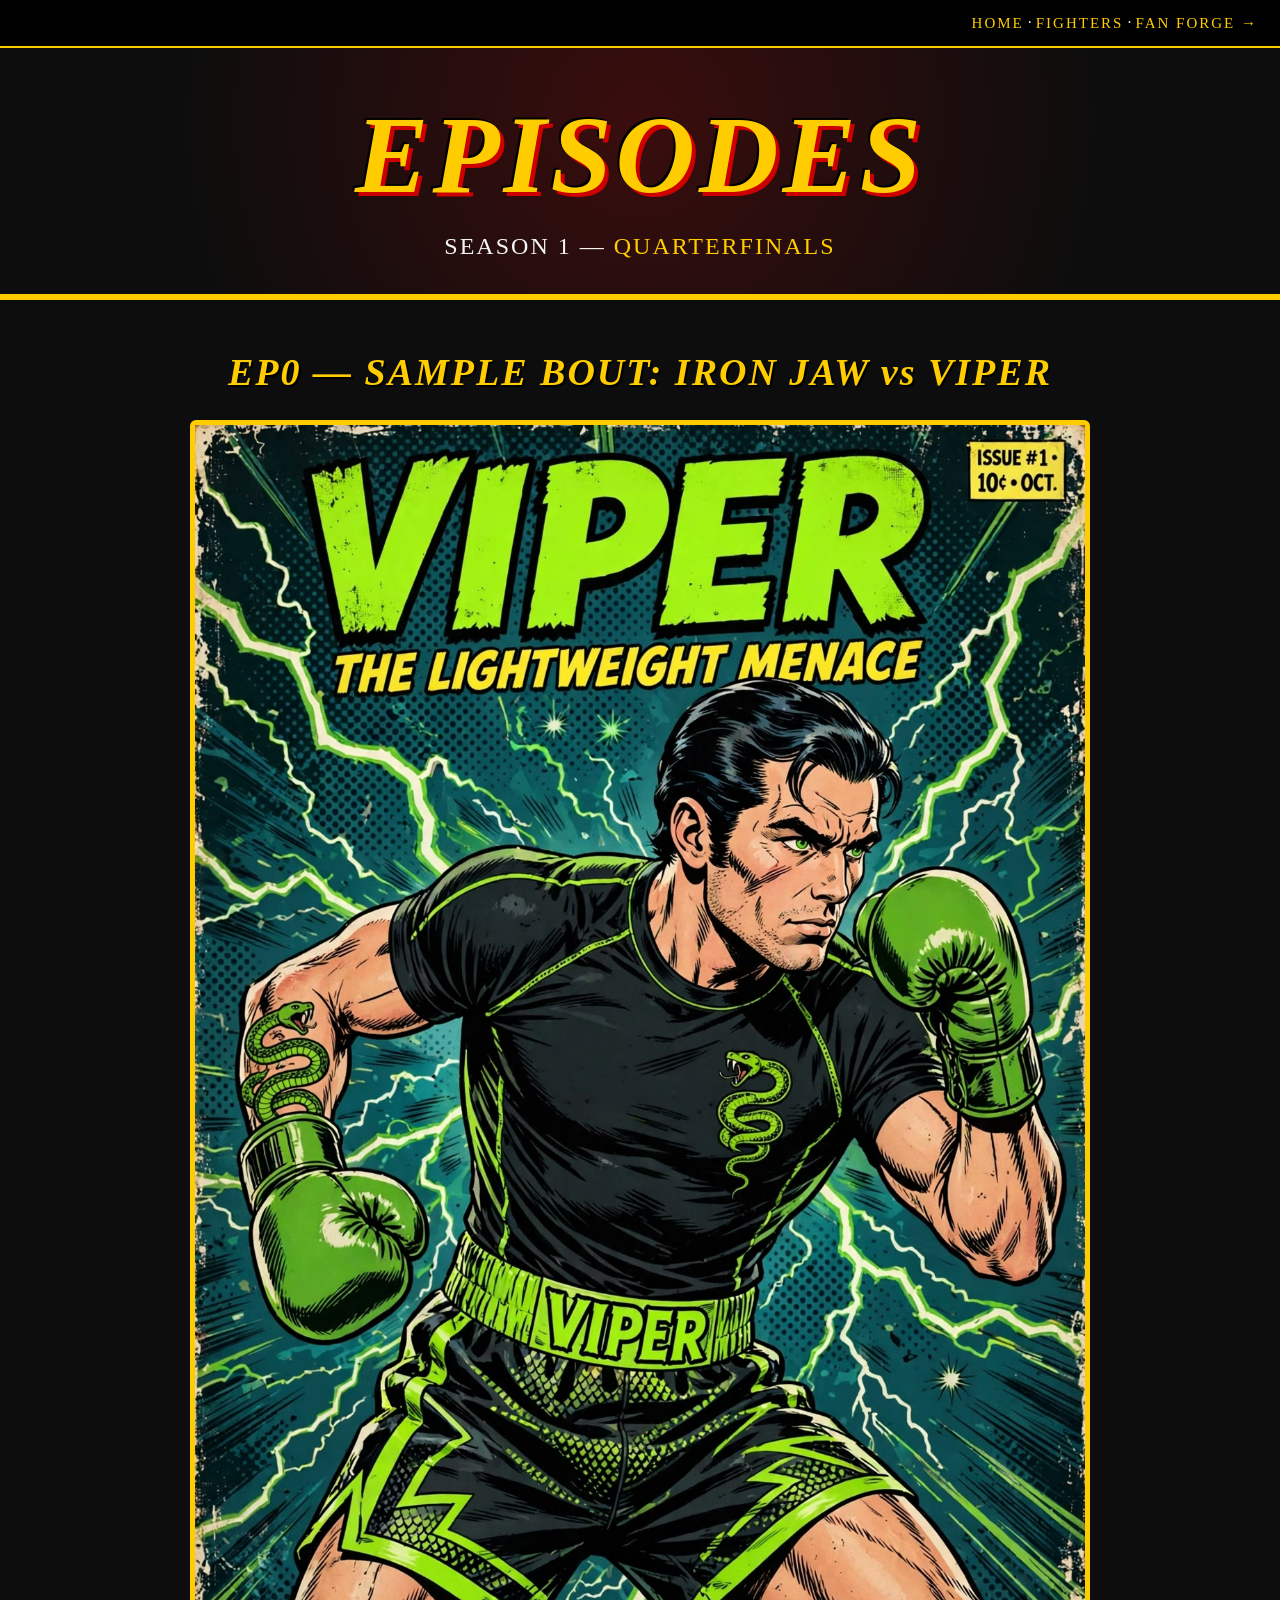
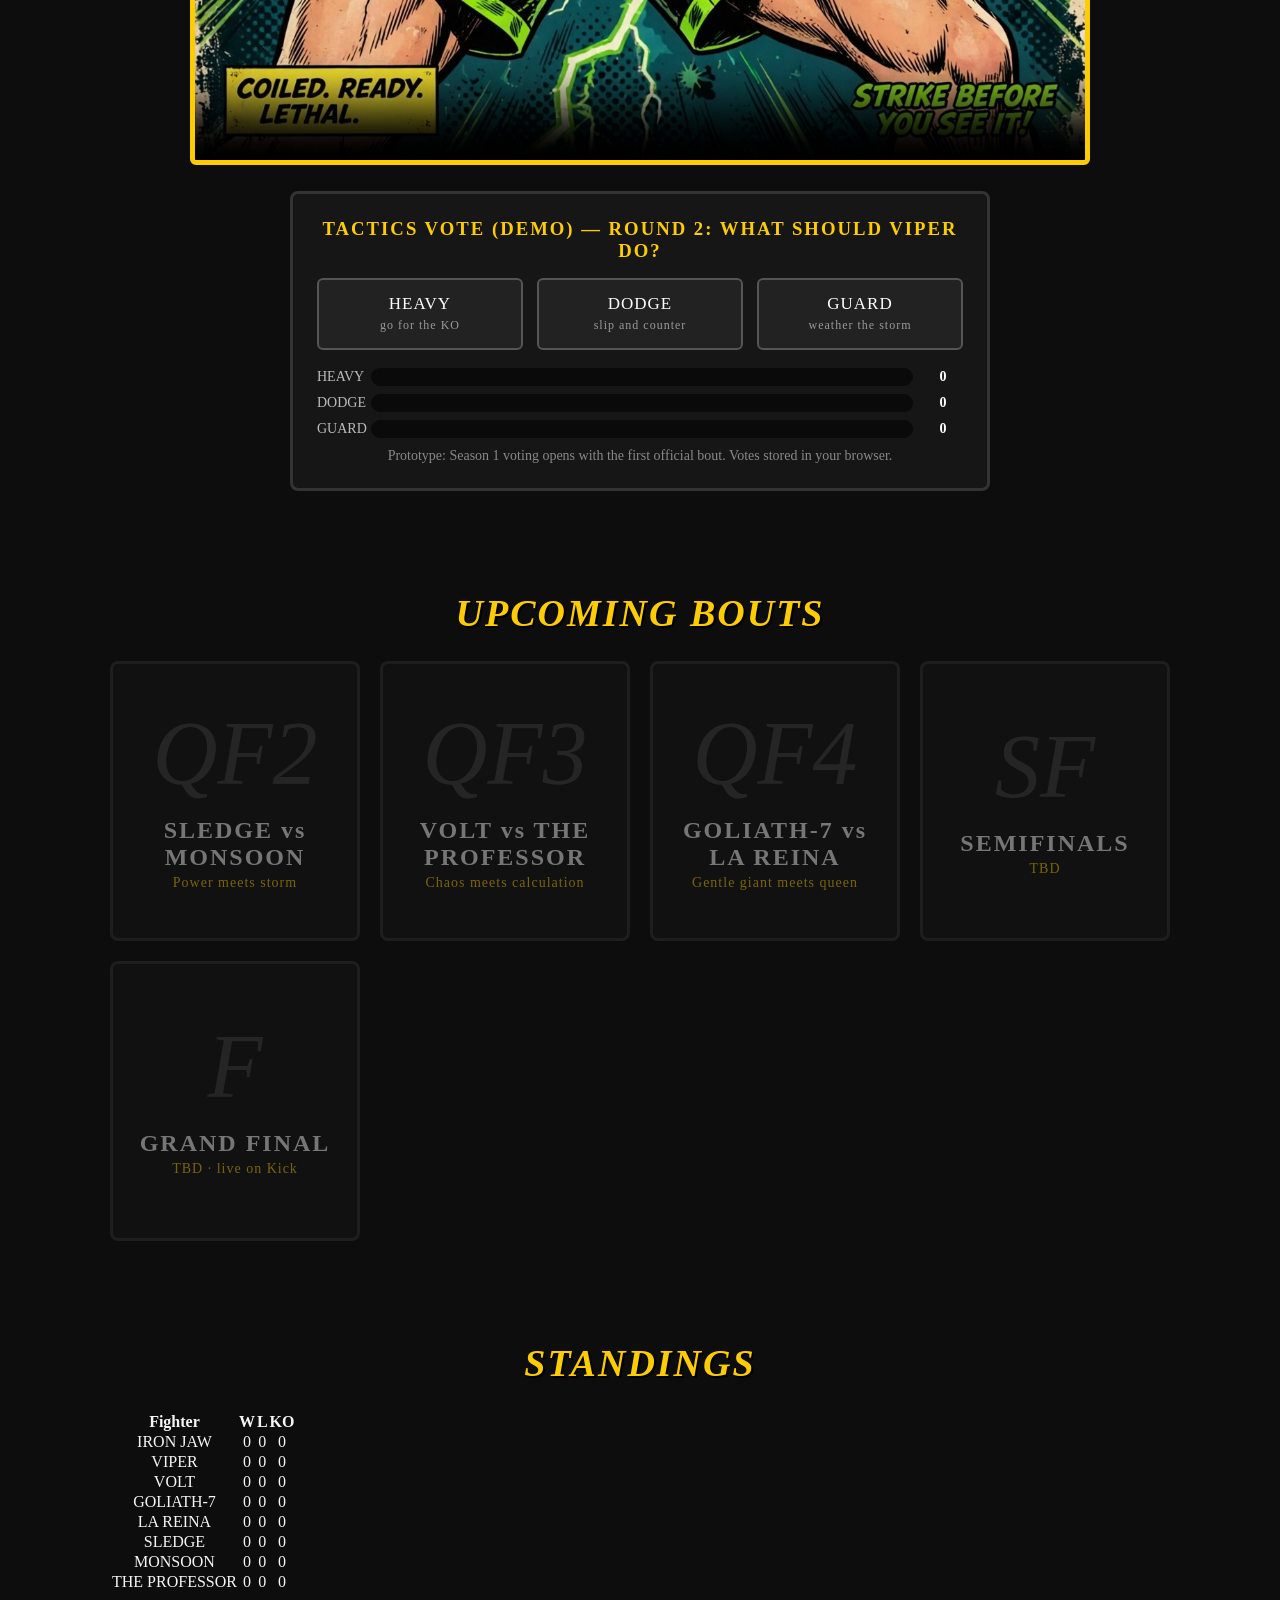
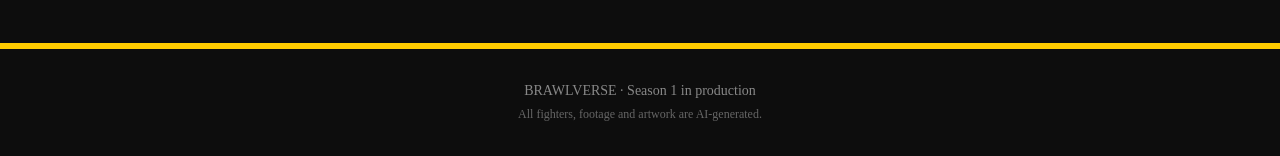
==== episodes.html @ c047e35d "BRAWLVERSE P2: 8 fighters, episodes, tactics vote" ====
<!DOCTYPE html>
<html lang="en">
<head>
<meta charset="UTF-8">
<meta name="viewport" content="width=device-width, initial-scale=1.0">
<title>EPISODES — BRAWLVERSE</title>
<link rel="stylesheet" href="style.css">
</head>
<body>
<nav class="topnav"><a href="index.html">HOME</a> · <a href="fighters.html">FIGHTERS</a> · <a href="fan-forge.html">FAN FORGE →</a></nav>
<header class="hero small">
  <h1 class="logo">EPISODES</h1>
  <p class="tagline">SEASON 1 — <span>QUARTERFINALS</span></p>
</header>

<section class="sample">
  <h2>EP0 — SAMPLE BOUT: IRON JAW vs VIPER</h2>
  <video controls preload="metadata" poster="assets/viper-portrait.jpg">
    <source src="brawlverse-sample-ep0.mp4" type="video/mp4">
  </video>
  <div class="rulevote" style="margin-top:22px">
    <h3>TACTICS VOTE (DEMO) — ROUND 2: WHAT SHOULD VIPER DO?</h3>
    <div class="rv-buttons">
      <button id="tHeavy">HEAVY<br><small>go for the KO</small></button>
      <button id="tDodge">DODGE<br><small>slip and counter</small></button>
      <button id="tGuard">GUARD<br><small>weather the storm</small></button>
    </div>
    <div class="rv-bars">
      <div class="rv-row"><span>HEAVY</span><div class="bar"><div id="bHeavy"></div></div><b id="nHeavy">0</b></div>
      <div class="rv-row"><span>DODGE</span><div class="bar"><div id="bDodge"></div></div><b id="nDodge">0</b></div>
      <div class="rv-row"><span>GUARD</span><div class="bar"><div id="bGuard"></div></div><b id="nGuard">0</b></div>
    </div>
    <p class="note">Prototype: Season 1 voting opens with the first official bout. Votes stored in your browser.</p>
  </div>
</section>

<section>
  <h2>UPCOMING BOUTS</h2>
  <div class="cards">
    <div class="card locked"><div class="q">QF2</div><h3>SLEDGE vs MONSOON</h3><p class="style">Power meets storm</p></div>
    <div class="card locked"><div class="q">QF3</div><h3>VOLT vs THE PROFESSOR</h3><p class="style">Chaos meets calculation</p></div>
    <div class="card locked"><div class="q">QF4</div><h3>GOLIATH-7 vs LA REINA</h3><p class="style">Gentle giant meets queen</p></div>
    <div class="card locked"><div class="q">SF</div><h3>SEMIFINALS</h3><p class="style">TBD</p></div>
    <div class="card locked"><div class="q">F</div><h3>GRAND FINAL</h3><p class="style">TBD · live on Kick</p></div>
  </div>
</section>

<section>
  <h2>STANDINGS</h2>
  <table class="standings">
    <tr><th>Fighter</th><th>W</th><th>L</th><th>KO</th></tr>
    <tr><td>IRON JAW</td><td>0</td><td>0</td><td>0</td></tr>
    <tr><td>VIPER</td><td>0</td><td>0</td><td>0</td></tr>
    <tr><td>VOLT</td><td>0</td><td>0</td><td>0</td></tr>
    <tr><td>GOLIATH-7</td><td>0</td><td>0</td><td>0</td></tr>
    <tr><td>LA REINA</td><td>0</td><td>0</td><td>0</td></tr>
    <tr><td>SLEDGE</td><td>0</td><td>0</td><td>0</td></tr>
    <tr><td>MONSOON</td><td>0</td><td>0</td><td>0</td></tr>
    <tr><td>THE PROFESSOR</td><td>0</td><td>0</td><td>0</td></tr>
  </table>
</section>

<footer><p>BRAWLVERSE · Season 1 in production</p><p class="aigc">All fighters, footage and artwork are AI-generated.</p></footer>

<script>
const K='bv_tactics';
function get(){try{return JSON.parse(localStorage.getItem(K))||{heavy:0,dodge:0,guard:0}}catch(e){return{heavy:0,dodge:0,guard:0}}}
function draw(){
  const v=get(),t=v.heavy+v.dodge+v.guard||1;
  [['Heavy','heavy'],['Dodge','dodge'],['Guard','guard']].forEach(([l,k])=>{
    document.getElementById('n'+l).textContent=v[k];
    document.getElementById('b'+l).style.width=(v[k]/t*100)+'%';
  });
}
function vote(k){const v=get();v[k]++;localStorage.setItem(K,JSON.stringify(v));draw();}
document.getElementById('tHeavy').onclick=()=>vote('heavy');
document.getElementById('tDodge').onclick=()=>vote('dodge');
document.getElementById('tGuard').onclick=()=>vote('guard');
draw();
</script>
</body>
</html>
---- style.css ----
*{margin:0;padding:0;box-sizing:border-box}
body{background:#0d0d0d;color:#f5f5f5;font-family:Georgia,'Times New Roman',serif;text-align:center}
.hero{padding:70px 20px 50px;background:radial-gradient(circle at 50% 30%,#3a0d0d,#0d0d0d 70%);border-bottom:6px solid #ffcc00}
.logo{font-size:clamp(48px,10vw,110px);color:#ffcc00;letter-spacing:4px;text-shadow:4px 4px 0 #cc0000,-2px -2px 0 #000;font-style:italic}
.tagline{margin-top:14px;font-size:clamp(16px,3vw,24px);letter-spacing:2px}
.tagline span{color:#ffcc00}
.sub{margin-top:16px;color:#bbb;font-size:17px;line-height:1.6}
section{padding:50px 20px;max-width:1100px;margin:0 auto}
h2{font-size:clamp(24px,5vw,38px);color:#ffcc00;letter-spacing:2px;margin-bottom:26px;font-style:italic;text-shadow:2px 2px 0 #000}
video{width:100%;max-width:900px;border:5px solid #ffcc00;border-radius:6px;background:#000}
.note{margin-top:10px;color:#888;font-size:14px}
.cards{display:grid;grid-template-columns:repeat(auto-fit,minmax(220px,1fr));gap:20px}
.card{background:#161616;border:3px solid #333;border-radius:8px;padding:18px;transition:transform .2s}
.card:hover{transform:translateY(-4px)}
.card.red{border-color:#cc0000}.card.green{border-color:#39ff6a}
.card img{width:100%;border-radius:4px}
.card h3{margin:12px 0 4px;font-size:24px;letter-spacing:2px}
.card.red h3{color:#ff5555}.card.green h3{color:#39ff6a}
.card .style{color:#ffcc00;font-size:14px;letter-spacing:1px;margin-bottom:10px}
.card .bio{color:#bbb;font-size:14px;line-height:1.6;min-height:66px}
.card .stats{margin-top:12px;display:flex;justify-content:space-between;color:#888;font-size:13px;border-top:1px solid #333;padding-top:10px}
.card.locked{opacity:.45;display:flex;flex-direction:column;align-items:center;justify-content:center;min-height:280px}
.card .q{font-size:90px;color:#444;font-style:italic}
.vote ol{text-align:left;max-width:560px;margin:0 auto 20px;font-size:18px;line-height:2.2;color:#ddd}
.vote b{color:#ffcc00}
.soon{font-size:20px;color:#ffcc00;letter-spacing:1px}
.topnav{padding:14px 22px;text-align:right;background:#000;border-bottom:2px solid #ffcc00}
.topnav a{color:#ffcc00;text-decoration:none;letter-spacing:2px;font-size:15px}
.hero.small{padding:44px 20px 34px}
.forge-form{max-width:640px}
.forge-form form{display:flex;flex-direction:column;gap:12px;margin-top:8px}
.forge-form input{background:#161616;border:2px solid #444;color:#f5f5f5;padding:14px;font-size:16px;border-radius:6px;font-family:inherit}
.forge-form input:focus{border-color:#ffcc00;outline:none}
.forge-form button{background:#ffcc00;color:#000;border:none;padding:14px;font-size:20px;letter-spacing:3px;font-weight:bold;border-radius:6px;cursor:pointer;font-family:inherit}
.forge-form button:hover{background:#ffe066}
.card.yellow{border-color:#ffcc00}
.card.yellow h3{color:#ffcc00}
.card .trash{background:#0a0a0a;border-left:4px solid #ffcc00;padding:10px 12px;margin:10px 0;font-style:italic;color:#ddd;font-size:14px;line-height:1.55;text-align:left}
.live{color:#ff3333;animation:blink 1.2s infinite}
@keyframes blink{50%{opacity:.35}}
.training video{border-color:#ff3333}
.rulevote{margin-top:26px;background:#161616;border:3px solid #333;border-radius:8px;padding:24px;max-width:700px;margin-left:auto;margin-right:auto}
.rulevote h3{color:#ffcc00;letter-spacing:2px;margin-bottom:16px}
.rv-buttons{display:flex;gap:14px;justify-content:center;margin-bottom:18px}
.rv-buttons button{flex:1;max-width:260px;background:#222;color:#fff;border:2px solid #555;padding:14px;font-size:17px;letter-spacing:1px;cursor:pointer;border-radius:6px;font-family:inherit}
.rv-buttons button small{color:#999;font-size:12px}
#voteRage{border-color:#ff3333}#voteFair{border-color:#39ff6a}
.rv-buttons button:hover{background:#2c2c2c}
.rv-row{display:flex;align-items:center;gap:10px;margin:8px 0;color:#bbb;font-size:14px}
.rv-row span{width:44px;text-align:right}
.rv-row .bar{flex:1;background:#0a0a0a;height:18px;border-radius:9px;overflow:hidden}
.rv-row .bar div{height:100%;width:0;transition:width .4s}
#barRage{background:#ff3333}#barFair{background:#39ff6a}
.rv-row b{width:40px;color:#fff}
.cta{color:#000;background:#ffcc00;padding:12px 26px;text-decoration:none;letter-spacing:2px;border-radius:6px;font-size:18px}
footer{padding:34px 20px;border-top:6px solid #ffcc00;color:#888;font-size:14px}
footer .aigc{margin-top:8px;font-size:12px;color:#666}
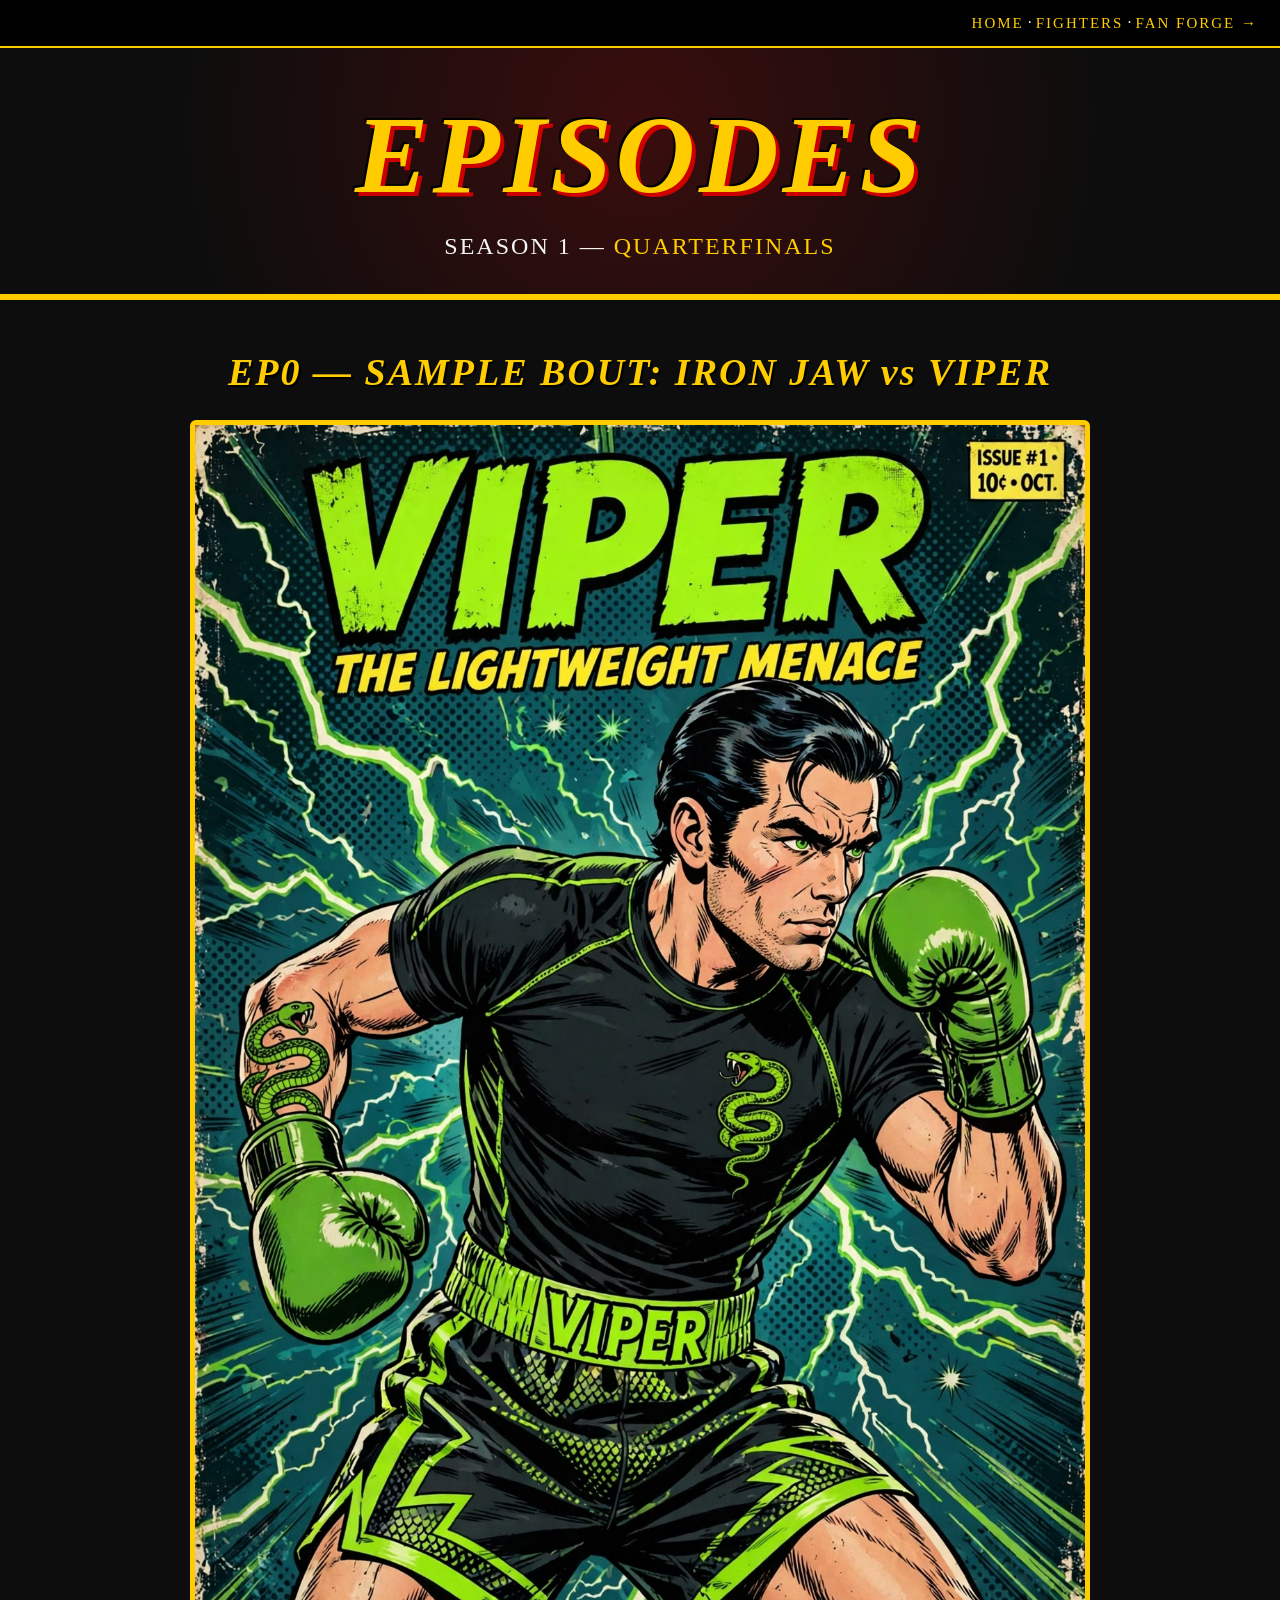
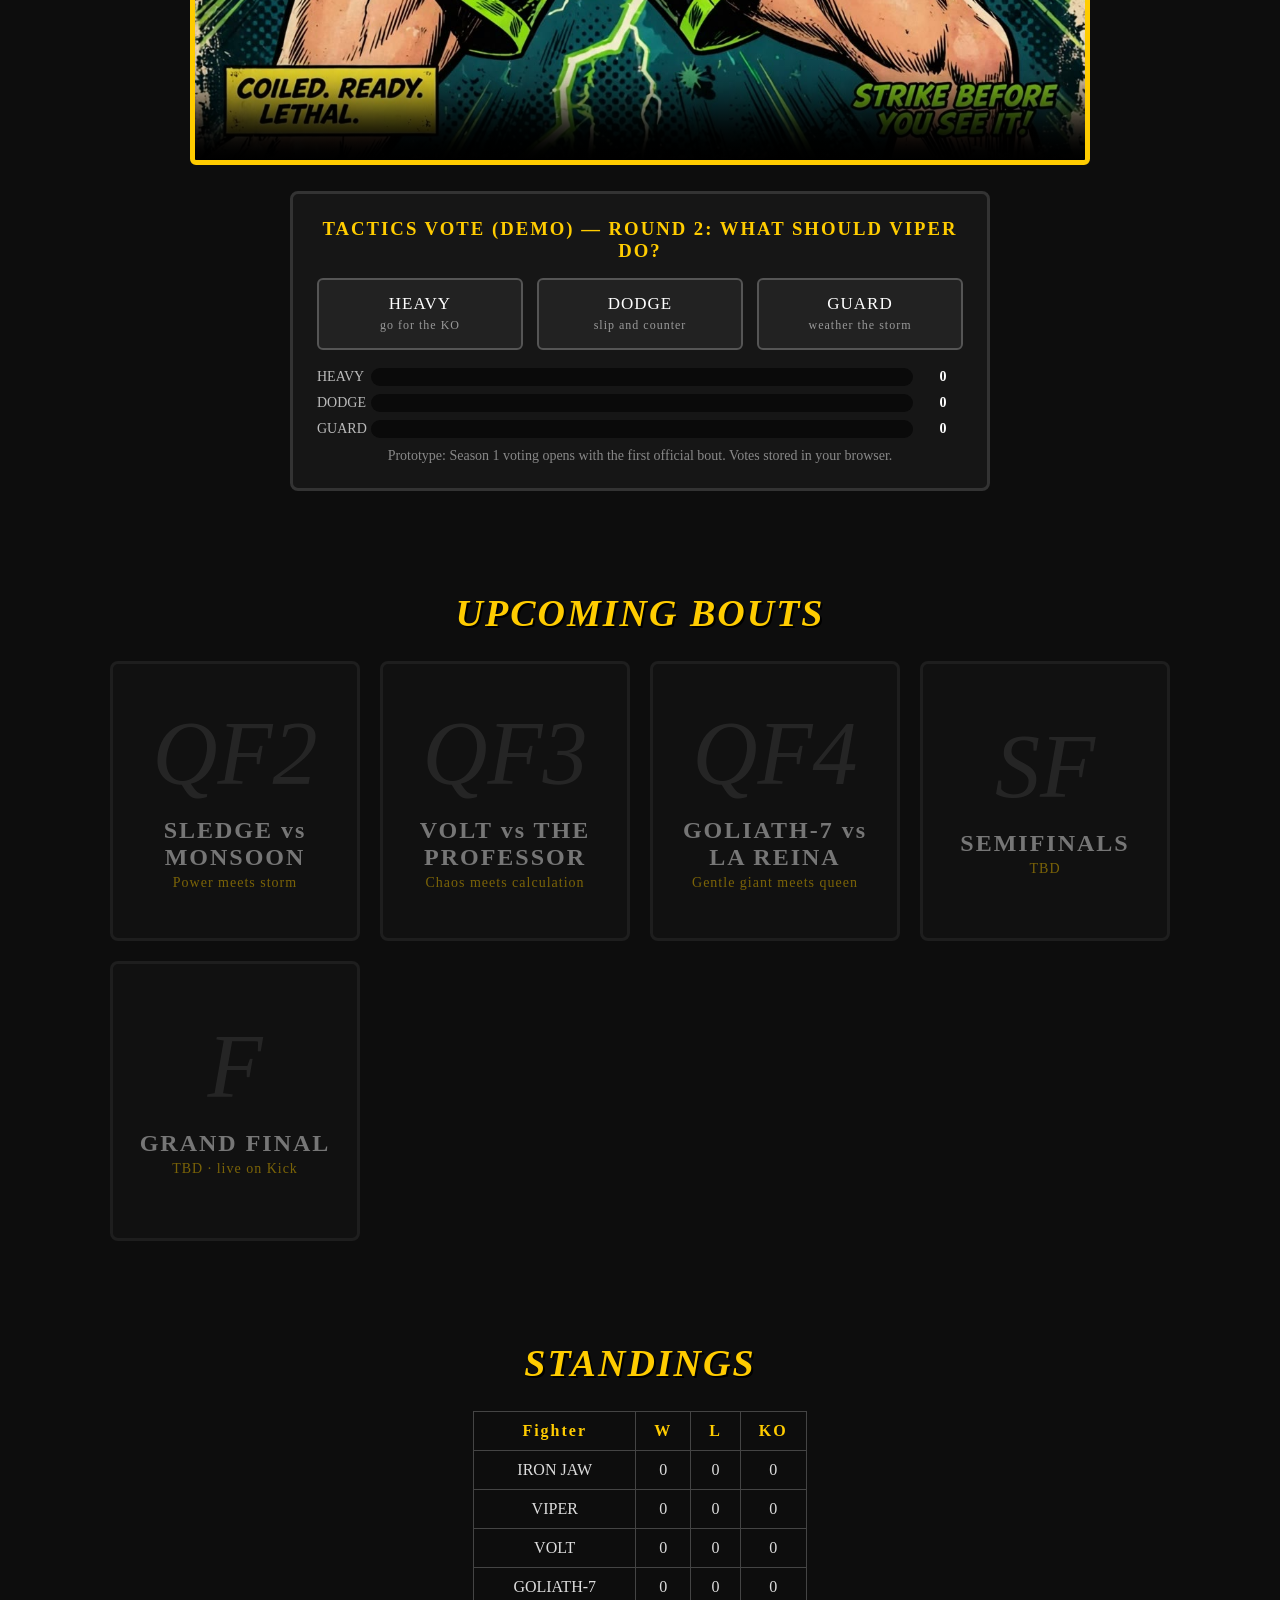
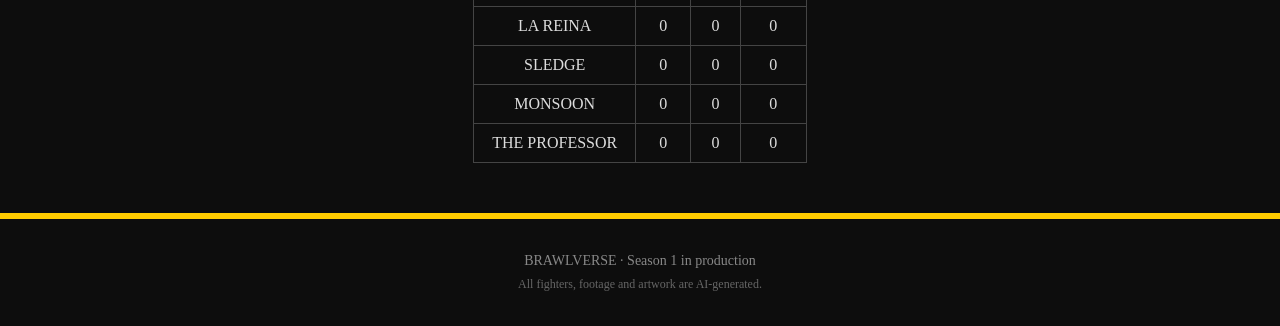
==== commit 22b8a96b: "BRAWLVERSE P2-full: episodes wired to voting API (fallback local)" ====
--- a/episodes.html
+++ b/episodes.html
@@ -63,20 +63,50 @@
 <footer><p>BRAWLVERSE · Season 1 in production</p><p class="aigc">All fighters, footage and artwork are AI-generated.</p></footer>
 
 <script>
-const K='bv_tactics';
+/* Tactics vote: talks to the P2-full API when API_BASE is set,
+   falls back to browser-local demo counters when offline/unset. */
+const API_BASE = ''; // e.g. 'https://api.example.com' after deploy
+const BOUT_ID = 'qf1', ROUND_NO = 2;
+const K='bv_tactics', DK='bv_device';
+function deviceId(){
+  let d = localStorage.getItem(DK);
+  if(!d){ d = 'dev-' + Math.random().toString(36).slice(2) + Date.now().toString(36);
+    localStorage.setItem(DK, d); }
+  return d;
+}
 function get(){try{return JSON.parse(localStorage.getItem(K))||{heavy:0,dodge:0,guard:0}}catch(e){return{heavy:0,dodge:0,guard:0}}}
-function draw(){
-  const v=get(),t=v.heavy+v.dodge+v.guard||1;
+function drawTally(t){
+  const total = (t.heavy+t.dodge+t.guard)||1;
   [['Heavy','heavy'],['Dodge','dodge'],['Guard','guard']].forEach(([l,k])=>{
-    document.getElementById('n'+l).textContent=v[k];
-    document.getElementById('b'+l).style.width=(v[k]/t*100)+'%';
+    document.getElementById('n'+l).textContent=t[k];
+    document.getElementById('b'+l).style.width=(t[k]/total*100)+'%';
   });
 }
-function vote(k){const v=get();v[k]++;localStorage.setItem(K,JSON.stringify(v));draw();}
+async function refresh(){
+  if(!API_BASE){ drawTally(get()); return; }
+  try{
+    const r = await fetch(`${API_BASE}/api/votes/tally?bout_id=${BOUT_ID}&round_no=${ROUND_NO}`);
+    const j = await r.json();
+    drawTally({heavy:j.tally.heavy, dodge:j.tally.dodge, guard:j.tally.guard});
+  }catch(e){ drawTally(get()); }
+}
+async function vote(k){
+  const key = k.toLowerCase();
+  if(!API_BASE){
+    const v=get(); v[key]++; localStorage.setItem(K,JSON.stringify(v)); drawTally(v); return;
+  }
+  try{
+    const r = await fetch(`${API_BASE}/api/votes`, {method:'POST',
+      headers:{'Content-Type':'application/json'},
+      body: JSON.stringify({bout_id:BOUT_ID, round_no:ROUND_NO, choice:key, device_id:deviceId()})});
+    if(!r.ok) throw new Error(await r.text());
+  }catch(e){ const v=get(); v[key]++; localStorage.setItem(K,JSON.stringify(v)); }
+  refresh();
+}
 document.getElementById('tHeavy').onclick=()=>vote('heavy');
 document.getElementById('tDodge').onclick=()=>vote('dodge');
 document.getElementById('tGuard').onclick=()=>vote('guard');
-draw();
+refresh(); setInterval(refresh, 10000);
 </script>
 </body>
 </html>
--- a/style.css
+++ b/style.css
@@ -35,6 +35,13 @@
 .forge-form button:hover{background:#ffe066}
 .card.yellow{border-color:#ffcc00}
 .card.yellow h3{color:#ffcc00}
+.card.orange{border-color:#ff8800}.card.orange h3{color:#ff8800}
+.card.teal{border-color:#33cccc}.card.teal h3{color:#33cccc}
+.card.purple{border-color:#bb66ff}.card.purple h3{color:#bb66ff}
+table.standings{margin:0 auto;border-collapse:collapse;min-width:320px}
+table.standings th,table.standings td{border:1px solid #444;padding:10px 18px}
+table.standings th{color:#ffcc00;letter-spacing:2px}
+table.standings td{color:#ddd}
 .card .trash{background:#0a0a0a;border-left:4px solid #ffcc00;padding:10px 12px;margin:10px 0;font-style:italic;color:#ddd;font-size:14px;line-height:1.55;text-align:left}
 .live{color:#ff3333;animation:blink 1.2s infinite}
 @keyframes blink{50%{opacity:.35}}
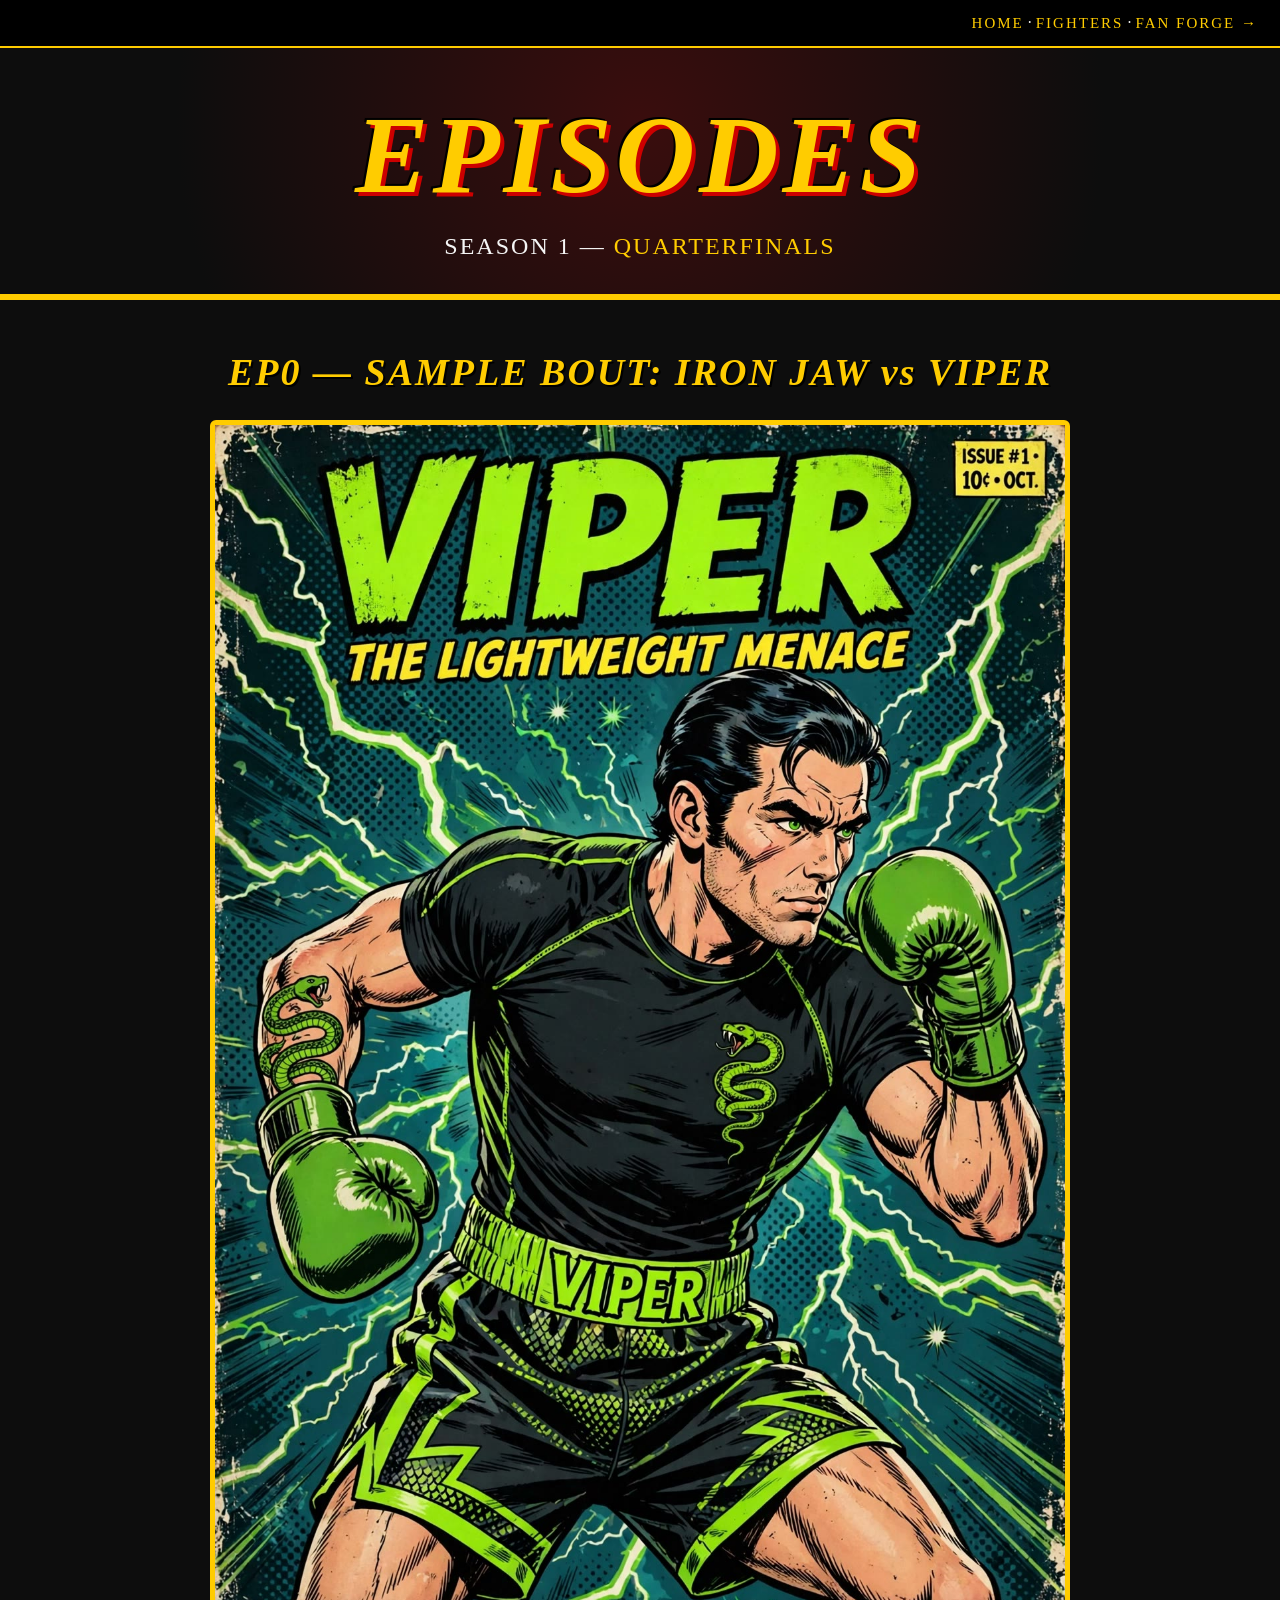
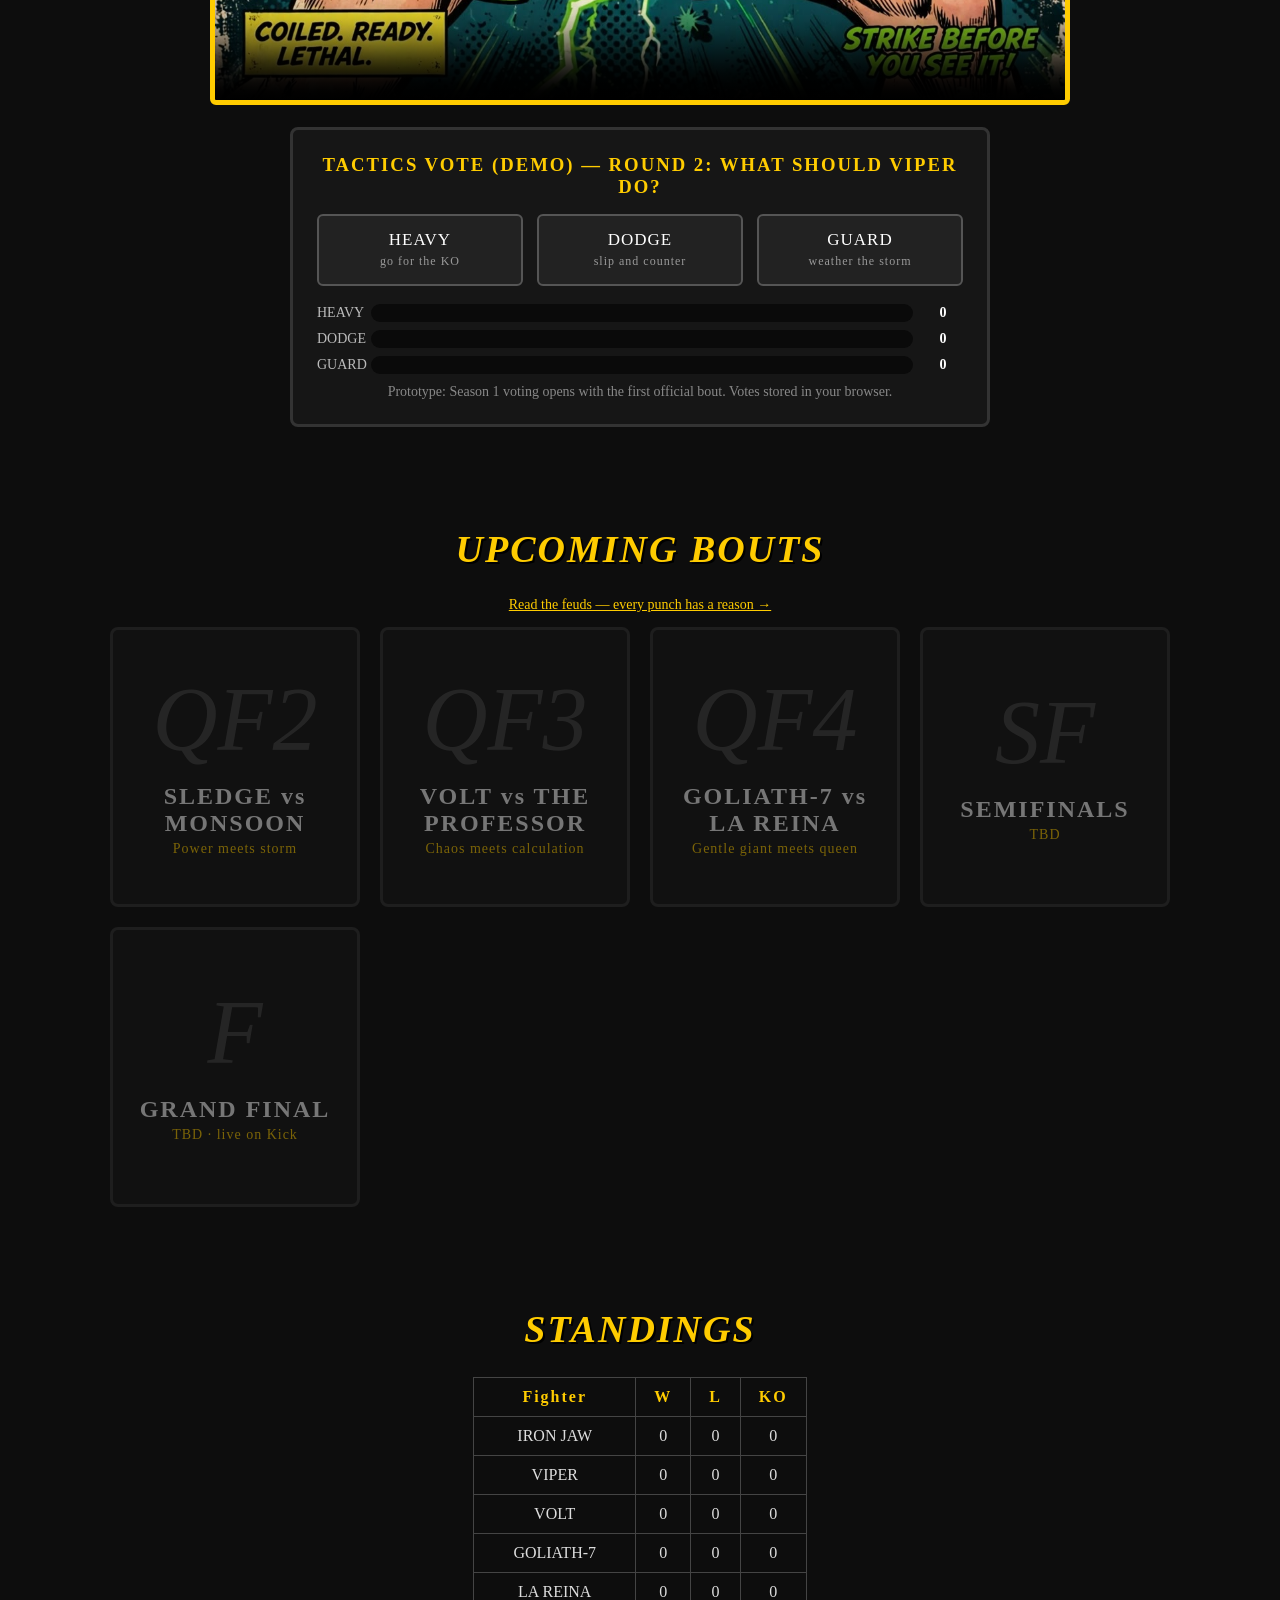
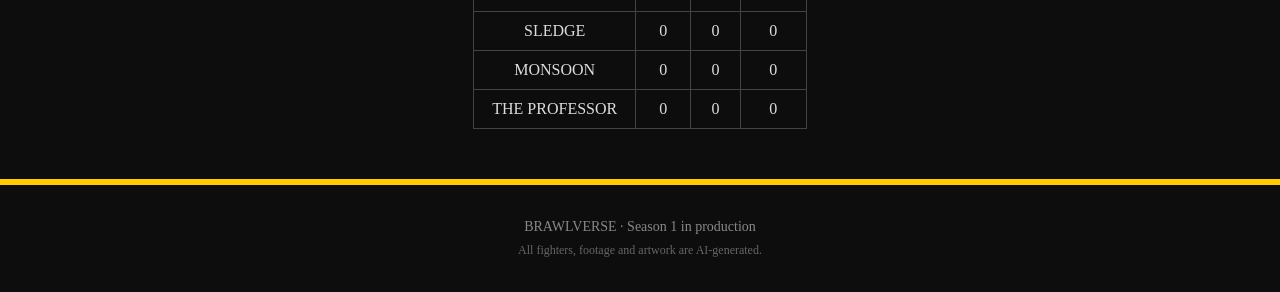
==== commit 42b2d43b: "BRAWLVERSE: Story Bible page (5 feuds, arcs, beat sheet, programming) + nav" ====
--- a/episodes.html
+++ b/episodes.html
@@ -15,9 +15,79 @@
 
 <section class="sample">
   <h2>EP0 — SAMPLE BOUT: IRON JAW vs VIPER</h2>
-  <video controls preload="metadata" poster="assets/viper-portrait.jpg">
-    <source src="brawlverse-sample-ep0.mp4" type="video/mp4">
-  </video>
+  <div id="pinned-card" class="pinned" style="display:none">
+    <span class="fire">🔥 观众精选</span>
+    <span id="pinned-text"></span>
+    <span id="pinned-nick" class="nick"></span>
+  </div>
+  <div class="videowrap">
+    <video controls preload="metadata" poster="assets/viper-portrait.jpg">
+      <source src="brawlverse-sample-ep0.mp4" type="video/mp4">
+      <track kind="subtitles" src="ep0.vtt" srclang="en" label="English" default>
+    </video>
+    <div id="danmaku-layer"></div>
+  </div>
+  <div id="fanbox" class="fanbox" style="display:none">
+    <input id="fan-nick" maxlength="12" placeholder="昵称（默认匿名拳迷）">
+    <input id="fan-text" maxlength="40" placeholder="发一句解说/玩梗，40字内，精选后全场可见">
+    <button id="fan-send">发送弹幕</button>
+    <span id="fan-msg" class="note"></span>
+  </div>
+  <script src="assets/danmaku.min.js"></script>
+  <script>
+  /* Fan captions: danmaku layer + submit + pinned card. Needs API_BASE. */
+  (function(){
+    if(!window.BV_API_BASE || typeof Danmaku === 'undefined') return;
+    document.getElementById('fanbox').style.display = 'flex';
+    const danmaku = new Danmaku({ container: document.getElementById('danmaku-layer') });
+    let sinceId = 0;
+    function fanDeviceId(){
+      try { const fp = deviceFingerprint(); if(fp && fp.length > 12) return fp; } catch(e){}
+      let d = localStorage.getItem('bv_device');
+      if(!d){ d = 'dev-' + Math.random().toString(36).slice(2) + Date.now().toString(36);
+        localStorage.setItem('bv_device', d); }
+      return d;
+    }
+    async function pollFeed(){
+      try{
+        const r = await fetch(`${window.BV_API_BASE}/api/captions/feed?since_id=${sinceId}`);
+        const j = await r.json();
+        for(const c of j.captions){
+          danmaku.emit({ text: `${c.nickname}: ${c.text}` });
+          if(c.id > sinceId) sinceId = c.id;
+        }
+      }catch(e){}
+    }
+    async function pollPinned(){
+      try{
+        const r = await fetch(`${window.BV_API_BASE}/api/captions/pinned`);
+        const j = await r.json();
+        const card = document.getElementById('pinned-card');
+        if(j.pinned){
+          document.getElementById('pinned-text').textContent = j.pinned.text;
+          document.getElementById('pinned-nick').textContent = '— ' + j.pinned.nickname;
+          card.style.display = 'block';
+        } else card.style.display = 'none';
+      }catch(e){}
+    }
+    document.getElementById('fan-send').onclick = async () => {
+      const text = document.getElementById('fan-text').value.trim();
+      const nick = document.getElementById('fan-nick').value.trim();
+      const msg = document.getElementById('fan-msg');
+      if(!text){ msg.textContent = '先写一句话！'; return; }
+      try{
+        const r = await fetch(`${window.BV_API_BASE}/api/captions`, {method:'POST',
+          headers:{'Content-Type':'application/json'},
+          body: JSON.stringify({text, nickname: nick, device_id: fanDeviceId()})});
+        const j = await r.json();
+        msg.textContent = j.msg || (r.ok ? '已提交！' : '发送失败');
+        if(r.ok) document.getElementById('fan-text').value = '';
+      }catch(e){ msg.textContent = '网络开小差，稍后再试'; }
+    };
+    pollFeed(); pollPinned();
+    setInterval(pollFeed, 10000); setInterval(pollPinned, 10000);
+  })();
+  </script>
   <div class="rulevote" style="margin-top:22px">
     <h3>TACTICS VOTE (DEMO) — ROUND 2: WHAT SHOULD VIPER DO?</h3>
     <div class="rv-buttons">
@@ -36,6 +106,7 @@
 
 <section>
   <h2>UPCOMING BOUTS</h2>
+  <p class="note" style="text-align:center;margin-bottom:14px"><a href="storylines.html" style="color:#ffcc00">Read the feuds — every punch has a reason →</a></p>
   <div class="cards">
     <div class="card locked"><div class="q">QF2</div><h3>SLEDGE vs MONSOON</h3><p class="style">Power meets storm</p></div>
     <div class="card locked"><div class="q">QF3</div><h3>VOLT vs THE PROFESSOR</h3><p class="style">Chaos meets calculation</p></div>
@@ -63,12 +134,68 @@
 <footer><p>BRAWLVERSE · Season 1 in production</p><p class="aigc">All fighters, footage and artwork are AI-generated.</p></footer>
 
 <script>
+/* Shared config: fill after backend deploy, e.g. 'https://brawlverse-api.vercel.app' */
+window.BV_API_BASE = '';
+</script>
+<script>
+/* Device fingerprint (no dependency): canvas + WebGL + screen + tz + UA.
+ * Stable per browser; falls back to stored random id if collection fails. */
+function cyrb53(str, seed){
+  let h1=0xdeadbeef^seed, h2=0x41c6ce57^seed;
+  for(let i=0;i<str.length;i++){const ch=str.charCodeAt(i);
+    h1=Math.imul(h1^ch,2654435761);h2=Math.imul(h2^ch,1597334677);}
+  h1=Math.imul(h1^(h1>>>16),2246822507)^Math.imul(h2^(h2>>>13),3266489909);
+  h2=Math.imul(h2^(h2>>>16),2246822507)^Math.imul(h1^(h1>>>13),3266489909);
+  return (h2>>>0).toString(16).padStart(8,'0')+(h1>>>0).toString(16).padStart(8,'0');
+}
+function canvasFP(){
+  try{
+    const c=document.createElement('canvas');c.width=220;c.height=40;
+    const x=c.getContext('2d');
+    x.textBaseline='top';x.font='16px Arial';
+    x.fillStyle='#f60';x.fillRect(10,5,100,25);
+    x.fillStyle='#069';x.font='italic 18px "Times New Roman"';
+    x.fillText('BRAWLVERSE!',12,8);
+    x.globalCompositeOperation='multiply';
+    x.fillStyle='rgba(255,0,255,0.6)';x.beginPath();x.arc(160,20,18,0,7);x.fill();
+    return c.toDataURL();
+  }catch(e){return 'nocanvas';}
+}
+function webglFP(){
+  try{
+    const c=document.createElement('canvas');
+    const gl=c.getContext('webgl')||c.getContext('experimental-webgl');
+    if(!gl)return 'nowebgl';
+    const dbg=gl.getExtension('WEBGL_debug_renderer_info');
+    return (dbg?gl.getParameter(dbg.UNMASKED_VENDOR_WEBGL):gl.getParameter(gl.VENDOR))
+      +'|'+(dbg?gl.getParameter(dbg.UNMASKED_RENDERER_WEBGL):gl.getParameter(gl.RENDERER));
+  }catch(e){return 'nowebgl';}
+}
+function deviceFingerprint(){
+  const p=[];
+  p.push(canvasFP());
+  p.push(webglFP());
+  p.push([screen.width,screen.height,screen.colorDepth,window.devicePixelRatio||1].join('x'));
+  try{p.push(Intl.DateTimeFormat().resolvedOptions().timeZone+'|'+new Date().getTimezoneOffset());}catch(e){p.push('notz');}
+  p.push(navigator.language+'|'+((navigator.languages||[]).join(',')));
+  p.push(navigator.platform+'|'+navigator.hardwareConcurrency+'|'+(navigator.deviceMemory||'?'));
+  p.push(('ontouchstart'in window)?'touch':'notouch');
+  p.push(navigator.userAgent);
+  const s=p.join('###');
+  return 'fp-'+cyrb53(s,7)+cyrb53(s,99);
+}
+</script>
+<script>
 /* Tactics vote: talks to the P2-full API when API_BASE is set,
    falls back to browser-local demo counters when offline/unset. */
-const API_BASE = ''; // e.g. 'https://api.example.com' after deploy
+const API_BASE = window.BV_API_BASE || ''; // e.g. 'https://brawlverse-api.vercel.app' after deploy
 const BOUT_ID = 'qf1', ROUND_NO = 2;
 const K='bv_tactics', DK='bv_device';
 function deviceId(){
+  try{
+    const fp = deviceFingerprint();
+    if(fp && fp.length > 12) return fp;
+  }catch(e){}
   let d = localStorage.getItem(DK);
   if(!d){ d = 'dev-' + Math.random().toString(36).slice(2) + Date.now().toString(36);
     localStorage.setItem(DK, d); }
--- a/style.css
+++ b/style.css
@@ -42,6 +42,24 @@
 table.standings th,table.standings td{border:1px solid #444;padding:10px 18px}
 table.standings th{color:#ffcc00;letter-spacing:2px}
 table.standings td{color:#ddd}
+video::cue{
+  font-family:Impact,'Arial Black',sans-serif;
+  font-size:1.35em;
+  color:#ffcc00;
+  text-shadow:2px 2px 0 #000,-1px -1px 0 #000;
+  background:rgba(0,0,0,.55);
+}
+.videowrap{position:relative;max-width:860px;margin:0 auto}
+.videowrap video{width:100%;display:block}
+#danmaku-layer{position:absolute;inset:0;overflow:hidden;pointer-events:none}
+.pinned{max-width:860px;margin:0 auto 12px;background:#1a1200;border:1px solid #ffcc00;border-radius:10px;padding:10px 16px;font-size:1.15em}
+.pinned .fire{color:#ffcc00;font-weight:800;margin-right:10px}
+.pinned .nick{color:#888;font-size:.8em;margin-left:10px}
+.fanbox{max-width:860px;margin:14px auto 0;display:flex;gap:8px;flex-wrap:wrap;align-items:center}
+.fanbox input{background:#1a1a1a;border:1px solid #444;color:#eee;border-radius:8px;padding:10px}
+#fan-nick{width:150px}#fan-text{flex:1;min-width:200px}
+.fanbox button{background:#ffcc00;border:0;border-radius:8px;padding:10px 18px;font-weight:800;cursor:pointer}
+.fanbox .note{color:#888;font-size:.85em}
 .card .trash{background:#0a0a0a;border-left:4px solid #ffcc00;padding:10px 12px;margin:10px 0;font-style:italic;color:#ddd;font-size:14px;line-height:1.55;text-align:left}
 .live{color:#ff3333;animation:blink 1.2s infinite}
 @keyframes blink{50%{opacity:.35}}
